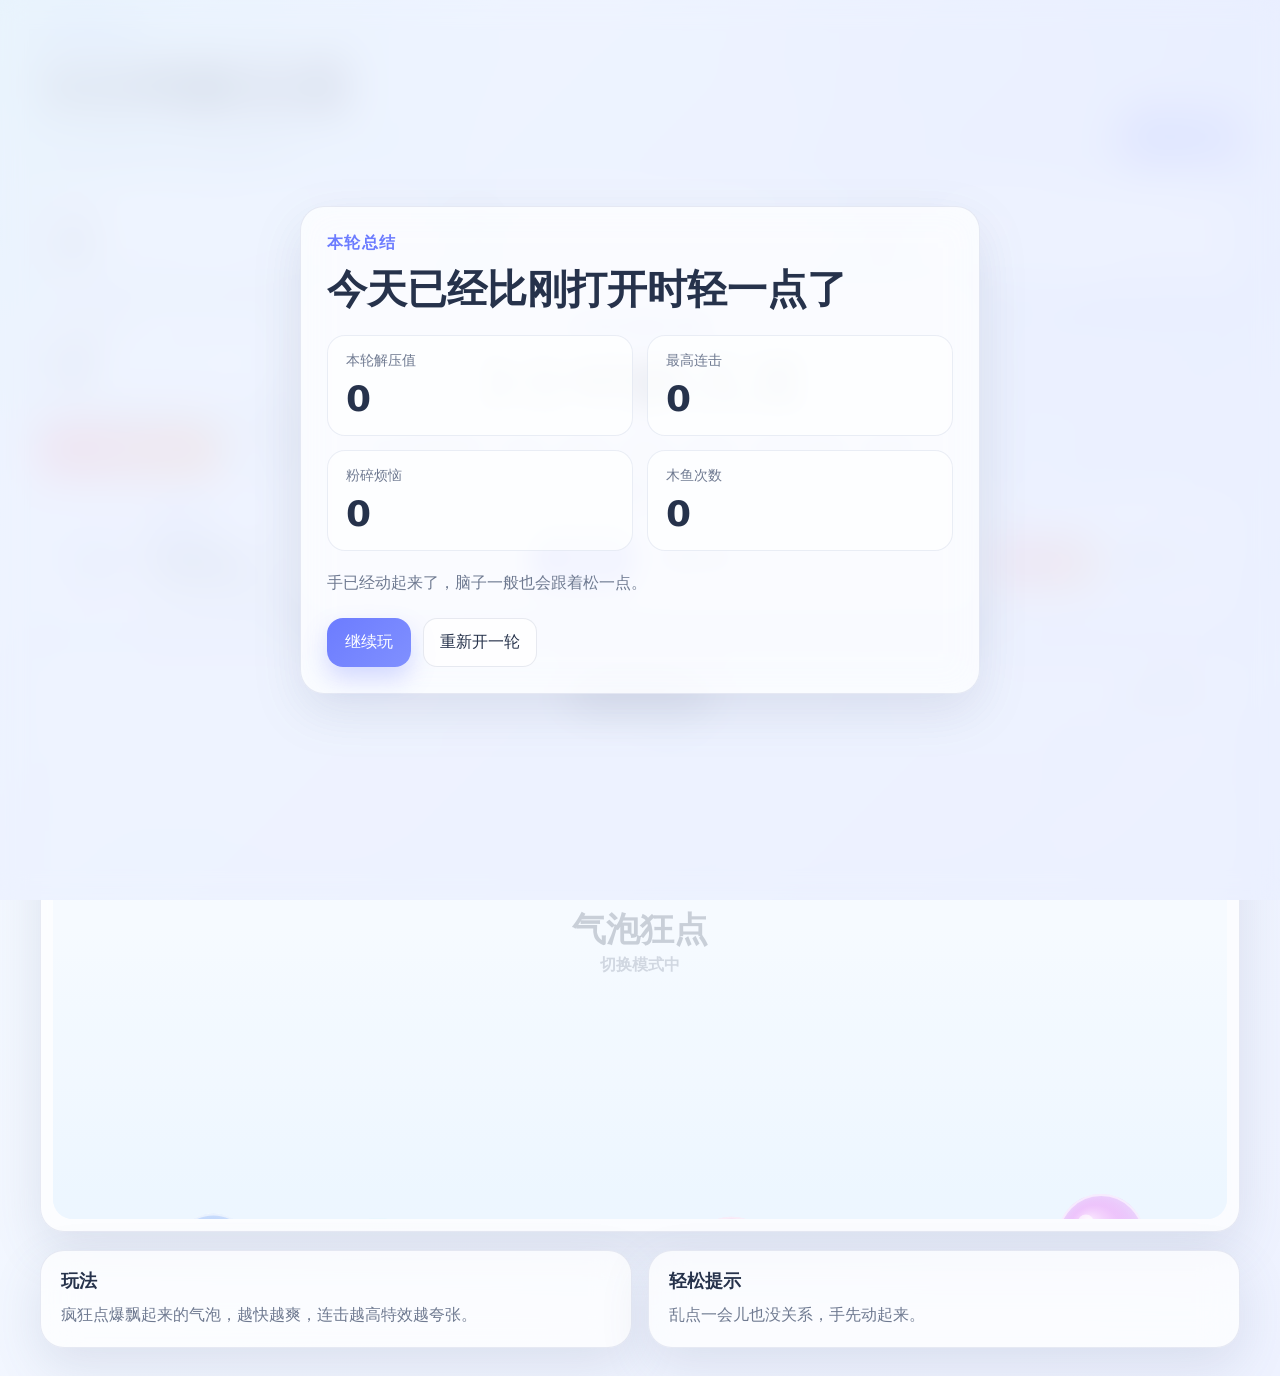
==== index.html @ b13b100e "feat: relax room web build" ====
<!DOCTYPE html>
<html lang="zh-CN">
<head>
  <meta charset="UTF-8" />
  <meta name="viewport" content="width=device-width, initial-scale=1.0" />
  <title>3分钟解压屋</title>
  <link rel="stylesheet" href="styles.css" />
</head>
<body>
  <div id="startScreen" class="start-screen">
    <div class="start-card card">
      <p class="eyebrow">欢迎来到解压现场</p>
      <h2>3分钟解压屋</h2>
      <p class="start-copy">四个模式随便挑：点气泡、炸烦恼、甩果冻、敲木鱼。目标不是通关，是把脑袋里的毛线团先理顺一点。</p>
      <div class="start-badges">
        <span>轻松上手</span>
        <span>支持手机</span>
        <span>可本地存最高分</span>
      </div>
      <div class="start-actions">
        <button id="startBtn" class="ghost-btn">开始解压</button>
        <button id="startWoodfishBtn" class="mode-btn start-alt-btn">先敲木鱼</button>
      </div>
    </div>
  </div>

  <div class="app">
    <header class="topbar">
      <div>
        <p class="eyebrow">小游戏第三版</p>
        <h1>3分钟解压屋</h1>
        <p class="subtitle">点一点、拖一拖，把今天的烦闷弹飞。</p>
      </div>
      <button id="calmBtn" class="ghost-btn">来一句安慰</button>
    </header>

    <section class="stats">
      <div class="card stat-card">
        <span>解压值</span>
        <strong id="score">0</strong>
      </div>
      <div class="card stat-card">
        <span>连击</span>
        <strong id="combo">0</strong>
      </div>
      <div class="card stat-card">
        <span>已粉碎烦恼</span>
        <strong id="worryCount">0</strong>
      </div>
      <div class="card stat-card highlight-card">
        <span>本地最高分</span>
        <strong id="bestScore">0</strong>
      </div>
    </section>

    <section class="modes">
      <button class="mode-btn active" data-mode="bubble">气泡狂点</button>
      <button class="mode-btn" data-mode="worry">烦恼粉碎机</button>
      <button class="mode-btn" data-mode="squish">拖拽果冻</button>
      <button class="mode-btn" data-mode="woodfish">电子木鱼</button>
    </section>

    <section class="mode-hero card">
      <div class="mode-hero-main">
        <div id="modeIcon" class="mode-icon">🫧</div>
        <div>
          <p id="modeBadge" class="mode-badge">轻松上手</p>
          <h2 id="modeTitle">气泡狂点</h2>
          <p id="modeSubtext" class="mode-subtext">适合先把手感热起来，连点两分钟就能进入状态。</p>
        </div>
      </div>
      <div class="mode-hero-actions">
        <button id="summaryBtn" class="mode-mini-btn">本轮总结</button>
        <button id="resetBtn" class="mode-mini-btn subtle">重新开一轮</button>
      </div>
    </section>

    <main class="playground-wrap card">
      <canvas id="gameCanvas" width="1000" height="620"></canvas>
      <div id="overlayTip" class="overlay-tip">点击气泡试试手感</div>
      <button id="soundBtn" class="sound-btn">🔊 音效开</button>
      <div id="toast" class="toast hidden"></div>
      <div id="comboBreak" class="combo-break hidden">连击断了，没事，下一波继续</div>
    </main>

    <section class="bottom-panels">
      <div class="card panel">
        <h2>玩法</h2>
        <p id="modeDescription">疯狂点爆飘起来的气泡，越快越爽，连击越高特效越夸张。</p>
      </div>
      <div class="card panel">
        <h2>轻松提示</h2>
        <p id="calmText">今天先别要求自己完美，先把一口气呼出来。</p>
      </div>
    </section>
  </div>

  <div id="summaryModal" class="summary-modal hidden">
    <div class="summary-card card">
      <p class="eyebrow">本轮总结</p>
      <h2>今天已经比刚打开时轻一点了</h2>
      <div class="summary-grid">
        <div>
          <span>本轮解压值</span>
          <strong id="summaryScore">0</strong>
        </div>
        <div>
          <span>最高连击</span>
          <strong id="summaryBestCombo">0</strong>
        </div>
        <div>
          <span>粉碎烦恼</span>
          <strong id="summaryWorries">0</strong>
        </div>
        <div>
          <span>木鱼次数</span>
          <strong id="summaryWoodfish">0</strong>
        </div>
      </div>
      <p id="summaryLine" class="summary-line">手已经动起来了，脑子一般也会跟着松一点。</p>
      <div class="summary-actions">
        <button id="summaryCloseBtn" class="ghost-btn">继续玩</button>
        <button id="summaryResetBtn" class="mode-mini-btn subtle">重新开一轮</button>
      </div>
    </div>
  </div>

  <script src="script.js"></script>
</body>
</html>
---- styles.css ----
:root {
  --bg1: #f6fbff;
  --bg2: #eef2ff;
  --ink: #26324b;
  --soft: #6f7a91;
  --accent: #6c7cff;
  --accent-2: #ff7aa2;
  --mint: #74e4c5;
  --card: rgba(255, 255, 255, 0.72);
  --border: rgba(133, 147, 190, 0.18);
  --shadow: 0 18px 50px rgba(82, 96, 137, 0.14);
}

* { box-sizing: border-box; }
body {
  margin: 0;
  min-height: 100vh;
  font-family: "Microsoft YaHei", "PingFang SC", system-ui, sans-serif;
  color: var(--ink);
  background:
    radial-gradient(circle at top left, rgba(116, 228, 197, 0.35), transparent 28%),
    radial-gradient(circle at top right, rgba(108, 124, 255, 0.20), transparent 35%),
    linear-gradient(135deg, var(--bg1), var(--bg2));
}

.app {
  width: min(1200px, calc(100vw - 24px));
  margin: 0 auto;
  padding: 24px 0 28px;
}

.start-screen {
  position: fixed;
  inset: 0;
  z-index: 20;
  display: grid;
  place-items: center;
  padding: 18px;
  background: linear-gradient(135deg, rgba(246, 251, 255, 0.72), rgba(238, 242, 255, 0.78));
  backdrop-filter: blur(18px);
}

.start-screen.hidden {
  display: none;
}

.start-card {
  width: min(680px, calc(100vw - 24px));
  padding: 28px;
  text-align: center;
}

.start-card h2 {
  margin: 8px 0 10px;
  font-size: clamp(34px, 6vw, 58px);
}

.start-copy {
  margin: 0 auto;
  max-width: 34em;
  color: var(--soft);
  line-height: 1.8;
}

.start-actions {
  display: flex;
  justify-content: center;
  gap: 12px;
  margin-top: 20px;
  flex-wrap: wrap;
}

.start-alt-btn {
  padding-inline: 20px;
}

.topbar, .stats, .modes, .bottom-panels {
  display: grid;
  gap: 16px;
}

.mode-hero {
  display: flex;
  align-items: center;
  justify-content: space-between;
  gap: 18px;
  padding: 18px 20px;
  margin-bottom: 16px;
}

.mode-hero-main {
  display: flex;
  gap: 16px;
  align-items: center;
}

.mode-icon {
  width: 68px;
  height: 68px;
  border-radius: 20px;
  display: grid;
  place-items: center;
  font-size: 30px;
  background: linear-gradient(135deg, rgba(108,124,255,.15), rgba(255,122,162,.16));
  box-shadow: inset 0 1px 0 rgba(255,255,255,.55);
}

.mode-badge {
  display: inline-flex;
  align-items: center;
  margin: 0 0 6px;
  padding: 6px 10px;
  border-radius: 999px;
  background: rgba(108,124,255,.12);
  color: var(--accent);
  font-size: 13px;
  font-weight: 700;
}

.mode-hero h2 {
  margin: 0;
  font-size: 26px;
}

.mode-subtext {
  margin: 6px 0 0;
  color: var(--soft);
  line-height: 1.7;
}

.mode-hero-actions {
  display: flex;
  gap: 10px;
  flex-wrap: wrap;
}

.mode-mini-btn {
  border: 0;
  cursor: pointer;
  font: inherit;
  padding: 12px 16px;
  border-radius: 14px;
  color: white;
  background: linear-gradient(135deg, var(--accent-2), #ffb36c);
  box-shadow: 0 10px 20px rgba(255, 122, 162, 0.18);
}

.mode-mini-btn.subtle {
  color: var(--ink);
  background: rgba(255,255,255,0.74);
  border: 1px solid rgba(128, 140, 174, 0.18);
  box-shadow: none;
}

.topbar {
  grid-template-columns: 1fr auto;
  align-items: end;
  margin-bottom: 18px;
}

.eyebrow {
  margin: 0 0 8px;
  color: var(--accent);
  font-weight: 700;
  letter-spacing: .08em;
}

h1 { margin: 0; font-size: clamp(32px, 5vw, 54px); }
.subtitle, .panel p { margin: 8px 0 0; color: var(--soft); line-height: 1.7; }

.card {
  background: var(--card);
  border: 1px solid var(--border);
  box-shadow: var(--shadow);
  backdrop-filter: blur(18px);
  border-radius: 24px;
}

.ghost-btn, .mode-btn {
  border: 0;
  cursor: pointer;
  transition: .2s ease;
  font: inherit;
}

.ghost-btn {
  padding: 14px 18px;
  border-radius: 16px;
  color: white;
  background: linear-gradient(135deg, var(--accent), #8090ff);
  box-shadow: 0 12px 24px rgba(108, 124, 255, 0.28);
}

.ghost-btn:hover, .mode-btn:hover { transform: translateY(-1px) scale(1.01); }

.stats {
  grid-template-columns: repeat(3, 1fr);
  margin-bottom: 16px;
}

.stat-card {
  padding: 16px 20px;
}

.stat-card span {
  display: block;
  color: var(--soft);
  font-size: 14px;
  margin-bottom: 8px;
}

.stat-card strong {
  font-size: clamp(28px, 4vw, 40px);
}

.modes {
  grid-template-columns: repeat(4, minmax(0, 180px));
  margin-bottom: 16px;
}

.mode-btn {
  padding: 14px 18px;
  border-radius: 16px;
  background: rgba(255,255,255,0.6);
  color: var(--ink);
  border: 1px solid rgba(128, 140, 174, 0.18);
}

.mode-btn.active {
  color: white;
  background: linear-gradient(135deg, var(--accent-2), #ffb36c);
  box-shadow: 0 12px 24px rgba(255, 122, 162, 0.26);
}

.playground-wrap {
  position: relative;
  padding: 12px;
  margin-bottom: 18px;
}

.playground-wrap.shake-soft {
  animation: shakeSoft .18s ease;
}

.playground-wrap.shake-strong {
  animation: shakeStrong .24s ease;
}

canvas {
  display: block;
  width: 100%;
  height: min(62vh, 620px);
  border-radius: 20px;
  background: linear-gradient(180deg, rgba(255,255,255,0.75), rgba(237, 245, 255, 0.9));
}

.overlay-tip, .toast {
  position: absolute;
  left: 50%;
  transform: translateX(-50%);
  padding: 10px 14px;
  border-radius: 999px;
  background: rgba(38, 50, 75, 0.78);
  color: #fff;
  font-size: 14px;
  pointer-events: none;
}

.overlay-tip { top: 22px; }
.combo-break {
  position: absolute;
  top: 66px;
  left: 50%;
  transform: translateX(-50%);
  padding: 10px 14px;
  border-radius: 999px;
  background: rgba(255,255,255,.92);
  color: var(--ink);
  font-size: 14px;
  box-shadow: 0 10px 24px rgba(82,96,137,.14);
  pointer-events: none;
}

.sound-btn {
  position: absolute;
  right: 22px;
  top: 22px;
  border: 0;
  cursor: pointer;
  font: inherit;
  padding: 10px 14px;
  border-radius: 999px;
  color: var(--ink);
  background: rgba(255,255,255,0.82);
  box-shadow: 0 8px 20px rgba(82, 96, 137, 0.12);
}

.sound-btn.off {
  opacity: 0.7;
}

.toast { bottom: 22px; }
.hidden { display: none; }

.summary-modal {
  position: fixed;
  inset: 0;
  z-index: 30;
  display: grid;
  place-items: center;
  padding: 18px;
  background: rgba(232, 238, 255, 0.52);
  backdrop-filter: blur(12px);
}

.summary-card {
  width: min(680px, calc(100vw - 24px));
  padding: 26px;
}

.summary-card h2 {
  margin: 8px 0 18px;
  font-size: clamp(28px, 5vw, 40px);
}

.summary-grid {
  display: grid;
  grid-template-columns: repeat(2, 1fr);
  gap: 14px;
}

.summary-grid > div {
  padding: 16px 18px;
  border-radius: 18px;
  background: rgba(255,255,255,.68);
  border: 1px solid rgba(133, 147, 190, 0.16);
}

.summary-grid span {
  display: block;
  color: var(--soft);
  font-size: 14px;
  margin-bottom: 8px;
}

.summary-grid strong {
  font-size: clamp(26px, 4vw, 36px);
}

.summary-line {
  margin: 18px 0 0;
  color: var(--soft);
  line-height: 1.8;
}

.summary-actions {
  display: flex;
  gap: 12px;
  flex-wrap: wrap;
  margin-top: 20px;
}

.bottom-panels {
  grid-template-columns: 1fr 1fr;
}

.panel {
  padding: 18px 20px;
}

.panel h2 {
  margin: 0;
  font-size: 18px;
}

@keyframes shakeSoft {
  0% { transform: translateX(0) scale(1); }
  25% { transform: translateX(-2px) scale(1.003); }
  50% { transform: translateX(2px) scale(1.003); }
  100% { transform: translateX(0) scale(1); }
}

@keyframes shakeStrong {
  0% { transform: translateX(0) scale(1); }
  20% { transform: translateX(-4px) scale(1.006); }
  40% { transform: translateX(4px) scale(1.006); }
  60% { transform: translateX(-3px) scale(1.004); }
  100% { transform: translateX(0) scale(1); }
}

@media (max-width: 820px) {
  .topbar, .stats, .bottom-panels, .modes {
    grid-template-columns: 1fr;
  }

  .mode-hero {
    flex-direction: column;
    align-items: stretch;
  }

  .mode-hero-main {
    align-items: flex-start;
  }

  .summary-grid {
    grid-template-columns: 1fr;
  }

  .app {
    width: min(100vw - 16px, 1000px);
    padding-top: 14px;
  }

  .playground-wrap {
    padding: 10px;
  }
}
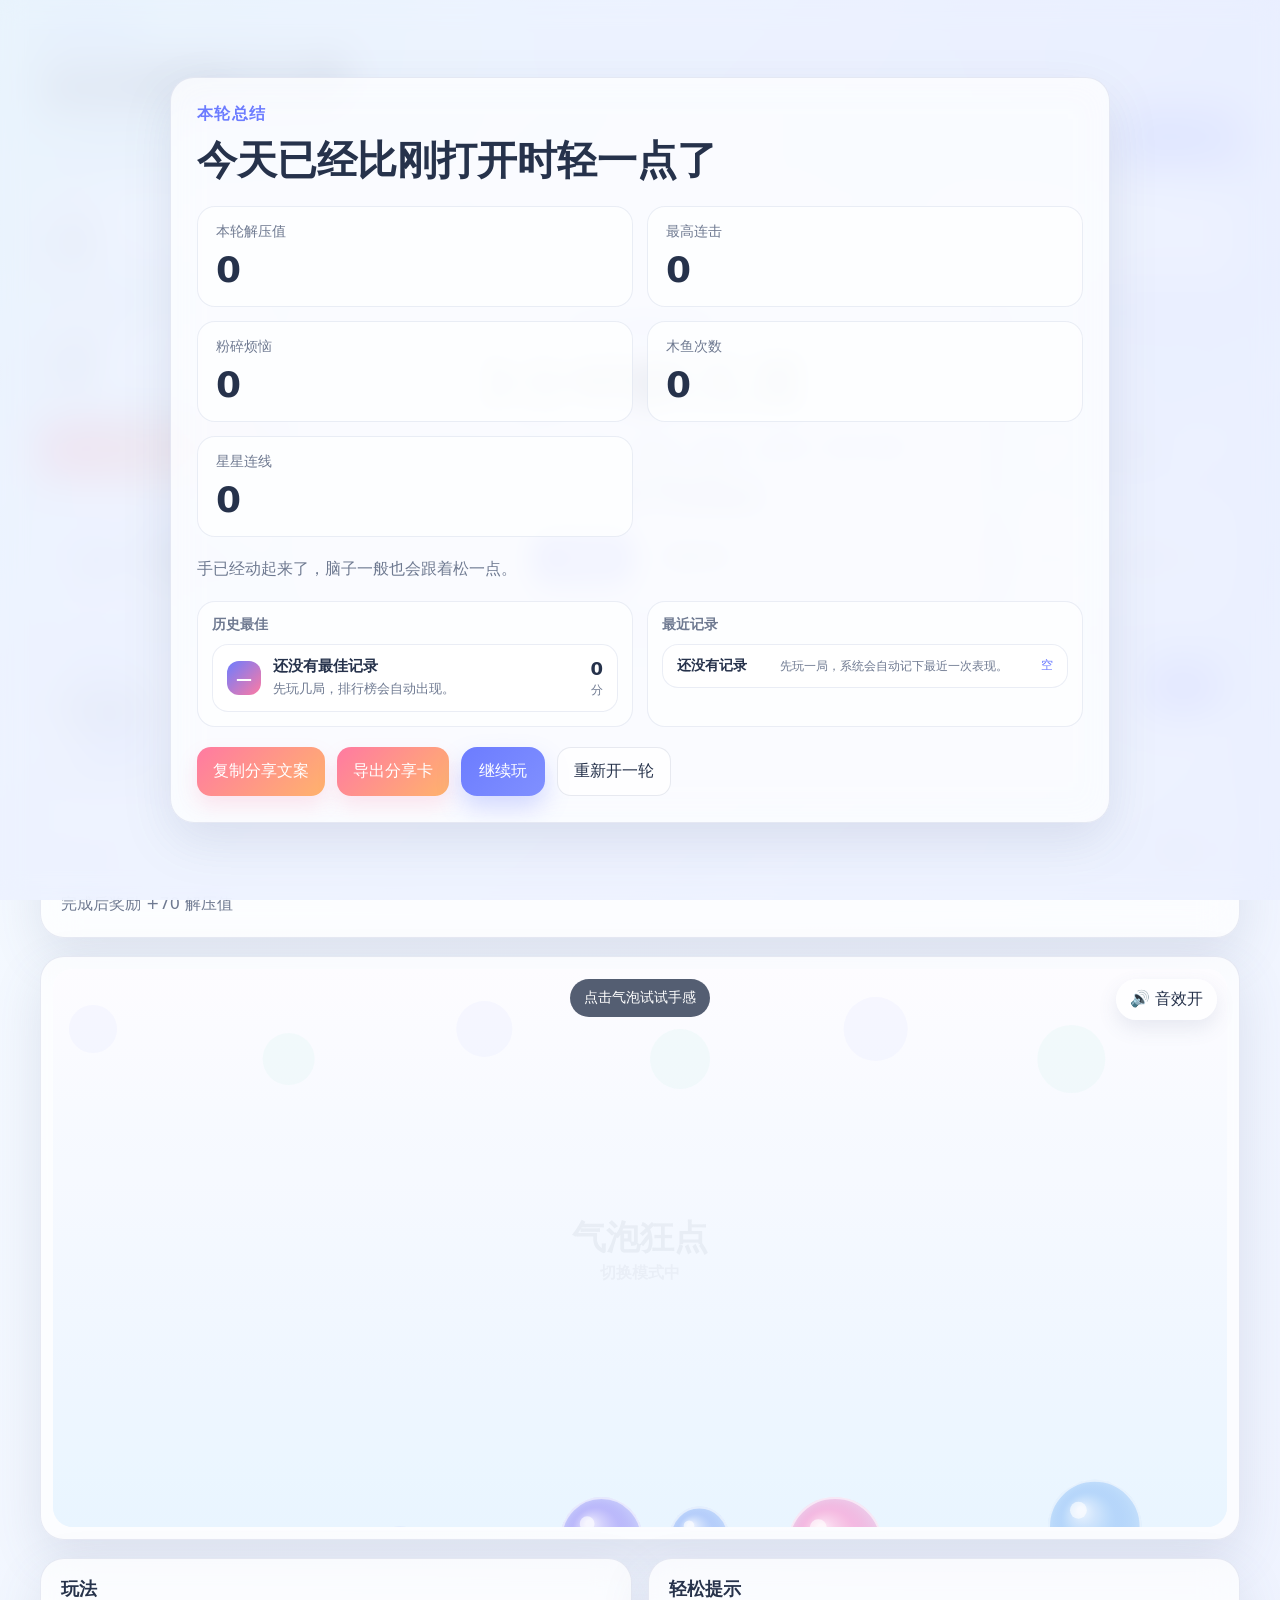
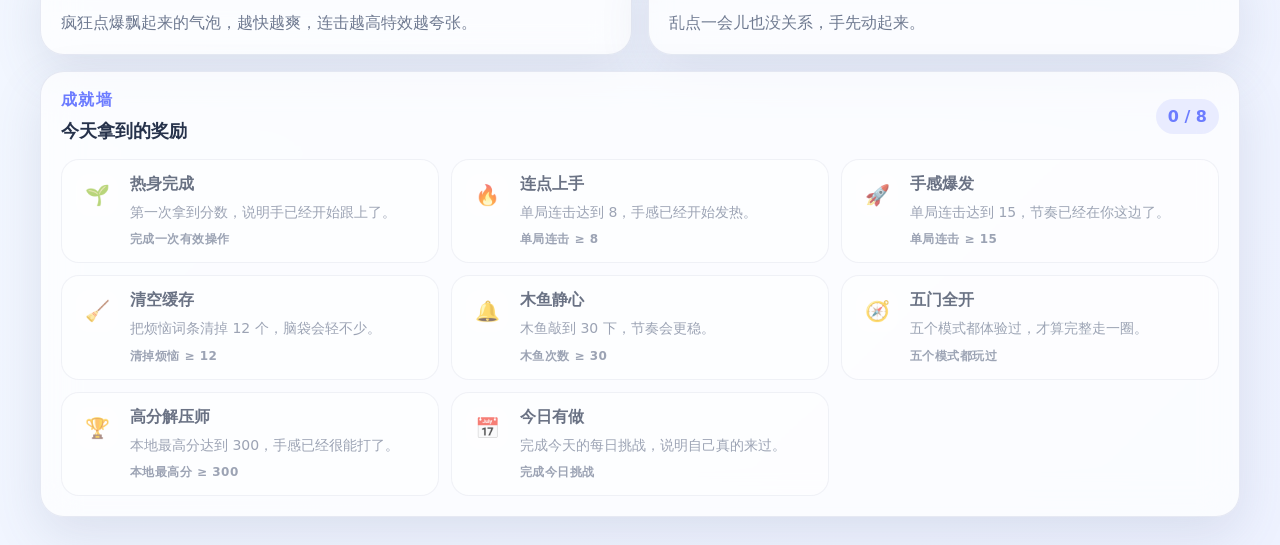
==== commit b8eff789: "feat: polish the 3-minute decompression game" ====
--- a/index.html
+++ b/index.html
@@ -11,7 +11,7 @@
     <div class="start-card card">
       <p class="eyebrow">欢迎来到解压现场</p>
       <h2>3分钟解压屋</h2>
-      <p class="start-copy">四个模式随便挑：点气泡、炸烦恼、甩果冻、敲木鱼。目标不是通关，是把脑袋里的毛线团先理顺一点。</p>
+      <p class="start-copy">五个模式随便挑：点气泡、炸烦恼、甩果冻、敲木鱼、连星星。目标不是通关，是把脑袋里的毛线团先理顺一点。</p>
       <div class="start-badges">
         <span>轻松上手</span>
         <span>支持手机</span>
@@ -58,6 +58,7 @@
       <button class="mode-btn" data-mode="worry">烦恼粉碎机</button>
       <button class="mode-btn" data-mode="squish">拖拽果冻</button>
       <button class="mode-btn" data-mode="woodfish">电子木鱼</button>
+      <button class="mode-btn" data-mode="sketch">星轨连线</button>
     </section>
 
     <section class="mode-hero card">
@@ -71,8 +72,31 @@
       </div>
       <div class="mode-hero-actions">
         <button id="summaryBtn" class="mode-mini-btn">本轮总结</button>
+        <button id="pauseBtn" class="mode-mini-btn subtle">暂停</button>
         <button id="resetBtn" class="mode-mini-btn subtle">重新开一轮</button>
       </div>
+    </section>
+
+    <section class="daily-panel card">
+      <div class="daily-header">
+        <div>
+          <p class="eyebrow">今日挑战</p>
+          <h2 id="dailyTitle">加载中</h2>
+        </div>
+        <span id="dailyStatus" class="daily-status">进行中</span>
+      </div>
+      <p id="dailyMode" class="daily-mode">—</p>
+      <p id="dailyDesc" class="daily-desc">今天的目标会根据日期自动变化。</p>
+      <div class="daily-progress">
+        <div class="progress-bar daily-progress-bar">
+          <div id="dailyProgressFill" class="progress-fill"></div>
+        </div>
+        <div class="daily-progress-meta">
+          <span id="dailyProgressText">0 / 0</span>
+          <button id="dailyJumpBtn" class="mode-mini-btn subtle">去完成</button>
+        </div>
+      </div>
+      <p id="dailyReward" class="daily-reward">完成后会拿到一个小奖励。</p>
     </section>
 
     <main class="playground-wrap card">
@@ -92,6 +116,17 @@
         <h2>轻松提示</h2>
         <p id="calmText">今天先别要求自己完美，先把一口气呼出来。</p>
       </div>
+    </section>
+
+    <section class="achievement-panel card">
+      <div class="achievement-header">
+        <div>
+          <p class="eyebrow">成就墙</p>
+          <h2>今天拿到的奖励</h2>
+        </div>
+        <span id="achievementCount" class="achievement-count">0 / 8</span>
+      </div>
+      <div id="achievementList" class="achievement-list"></div>
     </section>
   </div>
 
@@ -116,9 +151,27 @@
           <span>木鱼次数</span>
           <strong id="summaryWoodfish">0</strong>
         </div>
+        <div>
+          <span>星星连线</span>
+          <strong id="summarySketch">0</strong>
+        </div>
       </div>
       <p id="summaryLine" class="summary-line">手已经动起来了，脑子一般也会跟着松一点。</p>
+      <div class="summary-panels">
+        <section class="summary-panel-block">
+          <p class="summary-section-title">历史最佳</p>
+          <div id="summaryLeaderboard" class="summary-leaderboard"></div>
+        </section>
+        <section class="summary-panel-block">
+          <div class="summary-history-wrap">
+            <p class="summary-history-title">最近记录</p>
+            <div id="summaryHistory" class="summary-history"></div>
+          </div>
+        </section>
+      </div>
       <div class="summary-actions">
+        <button id="summaryCopyBtn" class="mode-mini-btn">复制分享文案</button>
+        <button id="summaryExportBtn" class="mode-mini-btn">导出分享卡</button>
         <button id="summaryCloseBtn" class="ghost-btn">继续玩</button>
         <button id="summaryResetBtn" class="mode-mini-btn subtle">重新开一轮</button>
       </div>
--- a/styles.css
+++ b/styles.css
@@ -6,6 +6,10 @@
   --accent: #6c7cff;
   --accent-2: #ff7aa2;
   --mint: #74e4c5;
+  --primary: #6c7cff;
+  --primary-deep: #4f5dff;
+  --success: #42c98f;
+  --subtle: #6f7a91;
   --card: rgba(255, 255, 255, 0.72);
   --border: rgba(133, 147, 190, 0.18);
   --shadow: 0 18px 50px rgba(82, 96, 137, 0.14);
@@ -214,7 +218,7 @@
 }
 
 .modes {
-  grid-template-columns: repeat(4, minmax(0, 180px));
+  grid-template-columns: repeat(5, minmax(0, 1fr));
   margin-bottom: 16px;
 }
 
@@ -232,6 +236,79 @@
   box-shadow: 0 12px 24px rgba(255, 122, 162, 0.26);
 }
 
+.daily-panel {
+  padding: 18px 20px 20px;
+  margin-bottom: 18px;
+}
+
+.daily-header {
+  display: flex;
+  justify-content: space-between;
+  align-items: start;
+  gap: 12px;
+}
+
+.daily-header h2 {
+  margin: 0;
+  font-size: 22px;
+}
+
+.daily-status {
+  display: inline-flex;
+  align-items: center;
+  padding: 8px 12px;
+  border-radius: 999px;
+  font-weight: 700;
+  color: white;
+  background: linear-gradient(135deg, var(--primary), var(--primary-deep));
+  box-shadow: 0 10px 20px rgba(94, 98, 255, 0.22);
+  white-space: nowrap;
+}
+
+.daily-status.done {
+  background: linear-gradient(135deg, var(--success), #2fa46f);
+  box-shadow: 0 10px 20px rgba(66, 201, 143, 0.2);
+}
+
+.daily-mode {
+  margin: 10px 0 0;
+  font-weight: 700;
+  color: var(--primary-deep);
+}
+
+.daily-desc {
+  margin: 8px 0 0;
+  color: var(--subtle);
+  line-height: 1.7;
+}
+
+.daily-progress {
+  margin-top: 14px;
+}
+
+.daily-progress-bar {
+  height: 12px;
+}
+
+.daily-progress-meta {
+  display: flex;
+  align-items: center;
+  justify-content: space-between;
+  gap: 12px;
+  margin-top: 10px;
+}
+
+.daily-progress-meta span {
+  color: var(--subtle);
+  font-weight: 700;
+}
+
+.daily-reward {
+  margin: 14px 0 0;
+  color: var(--subtle);
+  line-height: 1.7;
+}
+
 .playground-wrap {
   position: relative;
   padding: 12px;
@@ -252,6 +329,10 @@
   height: min(62vh, 620px);
   border-radius: 20px;
   background: linear-gradient(180deg, rgba(255,255,255,0.75), rgba(237, 245, 255, 0.9));
+  touch-action: none;
+  user-select: none;
+  -webkit-user-select: none;
+  overscroll-behavior: contain;
 }
 
 .overlay-tip, .toast {
@@ -314,8 +395,10 @@
 }
 
 .summary-card {
-  width: min(680px, calc(100vw - 24px));
+  width: min(940px, calc(100vw - 24px));
   padding: 26px;
+  max-height: calc(100vh - 32px);
+  overflow-y: auto;
 }
 
 .summary-card h2 {
@@ -353,6 +436,125 @@
   line-height: 1.8;
 }
 
+.summary-panels {
+  display: grid;
+  grid-template-columns: 1fr 1fr;
+  gap: 14px;
+  margin-top: 18px;
+}
+
+.summary-panel-block {
+  padding: 14px;
+  border-radius: 18px;
+  background: rgba(255,255,255,.58);
+  border: 1px solid rgba(133, 147, 190, 0.16);
+}
+
+.summary-section-title {
+  margin: 0 0 10px;
+  color: var(--soft);
+  font-size: 14px;
+  font-weight: 700;
+}
+
+.summary-leaderboard {
+  display: grid;
+  gap: 10px;
+}
+
+.summary-leaderboard-item {
+  display: grid;
+  grid-template-columns: auto 1fr auto;
+  gap: 12px;
+  align-items: center;
+  padding: 12px 14px;
+  border-radius: 16px;
+  background: rgba(255,255,255,.72);
+  border: 1px solid rgba(133, 147, 190, 0.16);
+}
+
+.leaderboard-rank {
+  width: 34px;
+  height: 34px;
+  border-radius: 12px;
+  display: grid;
+  place-items: center;
+  font-weight: 800;
+  color: white;
+  background: linear-gradient(135deg, var(--accent), var(--accent-2));
+}
+
+.leaderboard-main strong {
+  display: block;
+  font-size: 15px;
+}
+
+.leaderboard-main span {
+  display: block;
+  margin-top: 4px;
+  color: var(--soft);
+  font-size: 13px;
+  line-height: 1.45;
+}
+
+.leaderboard-score {
+  text-align: right;
+}
+
+.leaderboard-score strong {
+  display: block;
+  font-size: 18px;
+}
+
+.leaderboard-score span {
+  color: var(--soft);
+  font-size: 12px;
+}
+
+.summary-history-wrap {
+  margin-top: 0;
+}
+
+.summary-history-title {
+  margin: 0 0 10px;
+  color: var(--soft);
+  font-size: 14px;
+  font-weight: 700;
+}
+
+.summary-history {
+  display: grid;
+  gap: 10px;
+}
+
+.summary-history-item {
+  display: flex;
+  justify-content: space-between;
+  gap: 12px;
+  padding: 12px 14px;
+  border-radius: 16px;
+  background: rgba(255,255,255,.72);
+  border: 1px solid rgba(133, 147, 190, 0.16);
+}
+
+.summary-history-item strong {
+  display: block;
+  font-size: 14px;
+}
+
+.summary-history-item span {
+  color: var(--soft);
+  font-size: 12px;
+  line-height: 1.5;
+}
+
+.summary-history-item .history-meta {
+  text-align: right;
+  font-size: 12px;
+  color: var(--accent);
+  white-space: nowrap;
+}
+
 .summary-actions {
   display: flex;
   gap: 12px;
@@ -362,6 +564,96 @@
 
 .bottom-panels {
   grid-template-columns: 1fr 1fr;
+}
+
+.achievement-panel {
+  margin-top: 16px;
+  padding: 18px 20px 20px;
+}
+
+.achievement-header {
+  display: flex;
+  justify-content: space-between;
+  align-items: center;
+  gap: 12px;
+}
+
+.achievement-header h2 {
+  margin: 0;
+  font-size: 18px;
+}
+
+.achievement-count {
+  display: inline-flex;
+  align-items: center;
+  padding: 8px 12px;
+  border-radius: 999px;
+  background: rgba(108, 124, 255, 0.12);
+  color: var(--accent);
+  font-weight: 700;
+  white-space: nowrap;
+}
+
+.achievement-list {
+  display: grid;
+  grid-template-columns: repeat(3, minmax(0, 1fr));
+  gap: 12px;
+  margin-top: 16px;
+}
+
+.achievement-item {
+  display: grid;
+  grid-template-columns: auto 1fr;
+  gap: 12px;
+  align-items: start;
+  padding: 14px;
+  border-radius: 18px;
+  border: 1px solid rgba(128, 140, 174, 0.16);
+  background: rgba(255, 255, 255, 0.66);
+  min-height: 100px;
+}
+
+.achievement-item.unlocked {
+  border-color: rgba(108, 124, 255, 0.28);
+  background: linear-gradient(135deg, rgba(108, 124, 255, 0.12), rgba(255, 122, 162, 0.10));
+}
+
+.achievement-item.locked {
+  opacity: 0.68;
+}
+
+.achievement-icon {
+  width: 42px;
+  height: 42px;
+  display: grid;
+  place-items: center;
+  border-radius: 14px;
+  background: rgba(255, 255, 255, 0.82);
+  font-size: 20px;
+}
+
+.achievement-copy strong {
+  display: block;
+  font-size: 16px;
+}
+
+.achievement-copy p {
+  margin: 6px 0 0;
+  color: var(--soft);
+  line-height: 1.6;
+  font-size: 14px;
+}
+
+.achievement-state {
+  margin-top: 8px;
+  font-size: 12px;
+  font-weight: 700;
+  letter-spacing: 0.04em;
+  color: var(--accent);
+}
+
+.achievement-item.locked .achievement-state {
+  color: var(--soft);
 }
 
 .panel {
@@ -406,11 +698,33 @@
     grid-template-columns: 1fr;
   }
 
+  .summary-panels {
+    grid-template-columns: 1fr;
+  }
+
+  .summary-history-item {
+    flex-direction: column;
+  }
+
+  .summary-history-item .history-meta {
+    text-align: left;
+  }
+
+  .daily-header,
+  .daily-progress-meta {
+    flex-direction: column;
+    align-items: stretch;
+  }
+
   .app {
     width: min(100vw - 16px, 1000px);
     padding-top: 14px;
   }
 
+  .achievement-list {
+    grid-template-columns: 1fr;
+  }
+
   .playground-wrap {
     padding: 10px;
   }
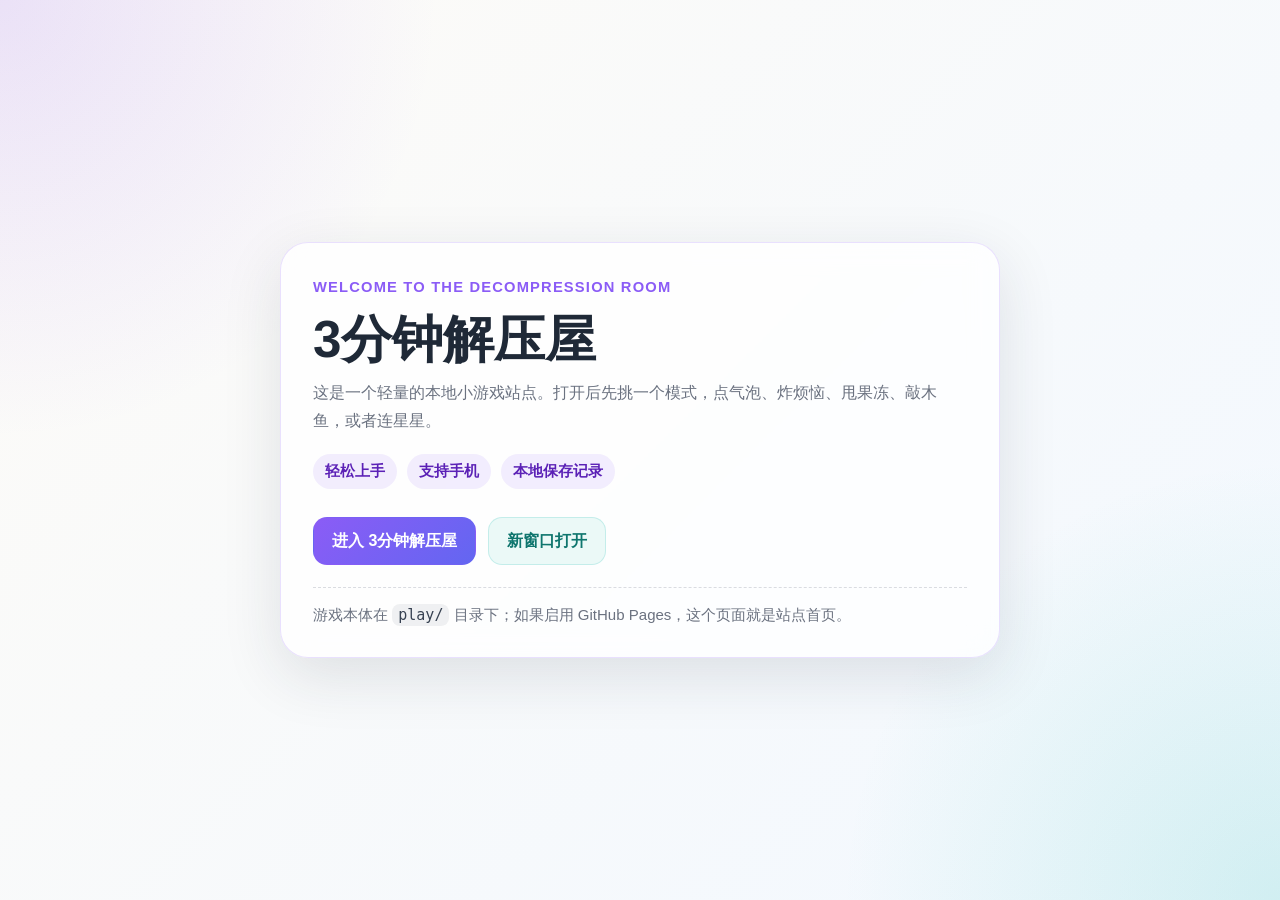
==== commit e374bff1: "feat: add launcher and move game into play" ====
--- a/index.html
+++ b/index.html
@@ -4,180 +4,160 @@
   <meta charset="UTF-8" />
   <meta name="viewport" content="width=device-width, initial-scale=1.0" />
   <title>3分钟解压屋</title>
-  <link rel="stylesheet" href="styles.css" />
+  <style>
+    :root {
+      color-scheme: light dark;
+      --bg: #f7f3ee;
+      --card: rgba(255, 255, 255, 0.78);
+      --text: #1f2937;
+      --muted: #6b7280;
+      --accent: #8b5cf6;
+      --accent-2: #14b8a6;
+      --border: rgba(139, 92, 246, 0.18);
+      --shadow: 0 18px 60px rgba(31, 41, 55, 0.12);
+    }
+
+    * { box-sizing: border-box; }
+
+    body {
+      margin: 0;
+      min-height: 100vh;
+      display: grid;
+      place-items: center;
+      font-family: -apple-system, BlinkMacSystemFont, "Segoe UI", "PingFang SC", "Hiragino Sans GB", "Microsoft YaHei", sans-serif;
+      color: var(--text);
+      background:
+        radial-gradient(circle at top left, rgba(139, 92, 246, 0.16), transparent 28%),
+        radial-gradient(circle at bottom right, rgba(20, 184, 166, 0.15), transparent 28%),
+        linear-gradient(135deg, #fdfbf7 0%, #f2f8ff 100%);
+      padding: 24px;
+    }
+
+    .card {
+      width: min(720px, 100%);
+      padding: 32px;
+      border: 1px solid var(--border);
+      border-radius: 28px;
+      background: var(--card);
+      backdrop-filter: blur(14px);
+      box-shadow: var(--shadow);
+    }
+
+    .eyebrow {
+      margin: 0 0 12px;
+      color: var(--accent);
+      font-size: 0.92rem;
+      font-weight: 700;
+      letter-spacing: 0.08em;
+      text-transform: uppercase;
+    }
+
+    h1 {
+      margin: 0 0 12px;
+      font-size: clamp(2rem, 5vw, 3.2rem);
+      line-height: 1.08;
+    }
+
+    p {
+      margin: 0;
+      line-height: 1.7;
+      color: var(--muted);
+      font-size: 1.02rem;
+    }
+
+    .highlights {
+      display: flex;
+      flex-wrap: wrap;
+      gap: 10px;
+      margin: 20px 0 28px;
+    }
+
+    .chip {
+      display: inline-flex;
+      align-items: center;
+      gap: 6px;
+      padding: 8px 12px;
+      border-radius: 999px;
+      background: rgba(139, 92, 246, 0.1);
+      color: #5b21b6;
+      font-size: 0.92rem;
+      font-weight: 600;
+    }
+
+    .actions {
+      display: flex;
+      flex-wrap: wrap;
+      gap: 12px;
+      margin-top: 12px;
+    }
+
+    .btn {
+      display: inline-flex;
+      align-items: center;
+      justify-content: center;
+      min-height: 48px;
+      padding: 0 18px;
+      border-radius: 14px;
+      text-decoration: none;
+      font-weight: 700;
+      border: 1px solid transparent;
+      transition: transform 0.15s ease, box-shadow 0.15s ease, background 0.15s ease;
+    }
+
+    .btn:hover {
+      transform: translateY(-1px);
+      box-shadow: 0 10px 22px rgba(31, 41, 55, 0.08);
+    }
+
+    .btn-primary {
+      background: linear-gradient(135deg, var(--accent), #6366f1);
+      color: #fff;
+    }
+
+    .btn-secondary {
+      background: rgba(20, 184, 166, 0.08);
+      color: #0f766e;
+      border-color: rgba(20, 184, 166, 0.18);
+    }
+
+    .footer {
+      margin-top: 22px;
+      padding-top: 18px;
+      border-top: 1px dashed rgba(107, 114, 128, 0.24);
+      font-size: 0.94rem;
+      color: var(--muted);
+    }
+
+    code {
+      padding: 2px 6px;
+      border-radius: 8px;
+      background: rgba(107, 114, 128, 0.1);
+      color: #374151;
+    }
+  </style>
 </head>
 <body>
-  <div id="startScreen" class="start-screen">
-    <div class="start-card card">
-      <p class="eyebrow">欢迎来到解压现场</p>
-      <h2>3分钟解压屋</h2>
-      <p class="start-copy">五个模式随便挑：点气泡、炸烦恼、甩果冻、敲木鱼、连星星。目标不是通关，是把脑袋里的毛线团先理顺一点。</p>
-      <div class="start-badges">
-        <span>轻松上手</span>
-        <span>支持手机</span>
-        <span>可本地存最高分</span>
-      </div>
-      <div class="start-actions">
-        <button id="startBtn" class="ghost-btn">开始解压</button>
-        <button id="startWoodfishBtn" class="mode-btn start-alt-btn">先敲木鱼</button>
-      </div>
+  <main class="card">
+    <p class="eyebrow">Welcome to the decompression room</p>
+    <h1>3分钟解压屋</h1>
+    <p>
+      这是一个轻量的本地小游戏站点。打开后先挑一个模式，点气泡、炸烦恼、甩果冻、敲木鱼，或者连星星。
+    </p>
+
+    <div class="highlights">
+      <span class="chip">轻松上手</span>
+      <span class="chip">支持手机</span>
+      <span class="chip">本地保存记录</span>
     </div>
-  </div>
 
-  <div class="app">
-    <header class="topbar">
-      <div>
-        <p class="eyebrow">小游戏第三版</p>
-        <h1>3分钟解压屋</h1>
-        <p class="subtitle">点一点、拖一拖，把今天的烦闷弹飞。</p>
-      </div>
-      <button id="calmBtn" class="ghost-btn">来一句安慰</button>
-    </header>
+    <div class="actions">
+      <a class="btn btn-primary" href="play/index.html">进入 3分钟解压屋</a>
+      <a class="btn btn-secondary" href="play/index.html" target="_blank" rel="noopener">新窗口打开</a>
+    </div>
 
-    <section class="stats">
-      <div class="card stat-card">
-        <span>解压值</span>
-        <strong id="score">0</strong>
-      </div>
-      <div class="card stat-card">
-        <span>连击</span>
-        <strong id="combo">0</strong>
-      </div>
-      <div class="card stat-card">
-        <span>已粉碎烦恼</span>
-        <strong id="worryCount">0</strong>
-      </div>
-      <div class="card stat-card highlight-card">
-        <span>本地最高分</span>
-        <strong id="bestScore">0</strong>
-      </div>
-    </section>
-
-    <section class="modes">
-      <button class="mode-btn active" data-mode="bubble">气泡狂点</button>
-      <button class="mode-btn" data-mode="worry">烦恼粉碎机</button>
-      <button class="mode-btn" data-mode="squish">拖拽果冻</button>
-      <button class="mode-btn" data-mode="woodfish">电子木鱼</button>
-      <button class="mode-btn" data-mode="sketch">星轨连线</button>
-    </section>
-
-    <section class="mode-hero card">
-      <div class="mode-hero-main">
-        <div id="modeIcon" class="mode-icon">🫧</div>
-        <div>
-          <p id="modeBadge" class="mode-badge">轻松上手</p>
-          <h2 id="modeTitle">气泡狂点</h2>
-          <p id="modeSubtext" class="mode-subtext">适合先把手感热起来，连点两分钟就能进入状态。</p>
-        </div>
-      </div>
-      <div class="mode-hero-actions">
-        <button id="summaryBtn" class="mode-mini-btn">本轮总结</button>
-        <button id="pauseBtn" class="mode-mini-btn subtle">暂停</button>
-        <button id="resetBtn" class="mode-mini-btn subtle">重新开一轮</button>
-      </div>
-    </section>
-
-    <section class="daily-panel card">
-      <div class="daily-header">
-        <div>
-          <p class="eyebrow">今日挑战</p>
-          <h2 id="dailyTitle">加载中</h2>
-        </div>
-        <span id="dailyStatus" class="daily-status">进行中</span>
-      </div>
-      <p id="dailyMode" class="daily-mode">—</p>
-      <p id="dailyDesc" class="daily-desc">今天的目标会根据日期自动变化。</p>
-      <div class="daily-progress">
-        <div class="progress-bar daily-progress-bar">
-          <div id="dailyProgressFill" class="progress-fill"></div>
-        </div>
-        <div class="daily-progress-meta">
-          <span id="dailyProgressText">0 / 0</span>
-          <button id="dailyJumpBtn" class="mode-mini-btn subtle">去完成</button>
-        </div>
-      </div>
-      <p id="dailyReward" class="daily-reward">完成后会拿到一个小奖励。</p>
-    </section>
-
-    <main class="playground-wrap card">
-      <canvas id="gameCanvas" width="1000" height="620"></canvas>
-      <div id="overlayTip" class="overlay-tip">点击气泡试试手感</div>
-      <button id="soundBtn" class="sound-btn">🔊 音效开</button>
-      <div id="toast" class="toast hidden"></div>
-      <div id="comboBreak" class="combo-break hidden">连击断了，没事，下一波继续</div>
-    </main>
-
-    <section class="bottom-panels">
-      <div class="card panel">
-        <h2>玩法</h2>
-        <p id="modeDescription">疯狂点爆飘起来的气泡，越快越爽，连击越高特效越夸张。</p>
-      </div>
-      <div class="card panel">
-        <h2>轻松提示</h2>
-        <p id="calmText">今天先别要求自己完美，先把一口气呼出来。</p>
-      </div>
-    </section>
-
-    <section class="achievement-panel card">
-      <div class="achievement-header">
-        <div>
-          <p class="eyebrow">成就墙</p>
-          <h2>今天拿到的奖励</h2>
-        </div>
-        <span id="achievementCount" class="achievement-count">0 / 8</span>
-      </div>
-      <div id="achievementList" class="achievement-list"></div>
-    </section>
-  </div>
-
-  <div id="summaryModal" class="summary-modal hidden">
-    <div class="summary-card card">
-      <p class="eyebrow">本轮总结</p>
-      <h2>今天已经比刚打开时轻一点了</h2>
-      <div class="summary-grid">
-        <div>
-          <span>本轮解压值</span>
-          <strong id="summaryScore">0</strong>
-        </div>
-        <div>
-          <span>最高连击</span>
-          <strong id="summaryBestCombo">0</strong>
-        </div>
-        <div>
-          <span>粉碎烦恼</span>
-          <strong id="summaryWorries">0</strong>
-        </div>
-        <div>
-          <span>木鱼次数</span>
-          <strong id="summaryWoodfish">0</strong>
-        </div>
-        <div>
-          <span>星星连线</span>
-          <strong id="summarySketch">0</strong>
-        </div>
-      </div>
-      <p id="summaryLine" class="summary-line">手已经动起来了，脑子一般也会跟着松一点。</p>
-      <div class="summary-panels">
-        <section class="summary-panel-block">
-          <p class="summary-section-title">历史最佳</p>
-          <div id="summaryLeaderboard" class="summary-leaderboard"></div>
-        </section>
-        <section class="summary-panel-block">
-          <div class="summary-history-wrap">
-            <p class="summary-history-title">最近记录</p>
-            <div id="summaryHistory" class="summary-history"></div>
-          </div>
-        </section>
-      </div>
-      <div class="summary-actions">
-        <button id="summaryCopyBtn" class="mode-mini-btn">复制分享文案</button>
-        <button id="summaryExportBtn" class="mode-mini-btn">导出分享卡</button>
-        <button id="summaryCloseBtn" class="ghost-btn">继续玩</button>
-        <button id="summaryResetBtn" class="mode-mini-btn subtle">重新开一轮</button>
-      </div>
+    <div class="footer">
+      游戏本体在 <code>play/</code> 目录下；如果启用 GitHub Pages，这个页面就是站点首页。
     </div>
-  </div>
-
-  <script src="script.js"></script>
+  </main>
 </body>
 </html>
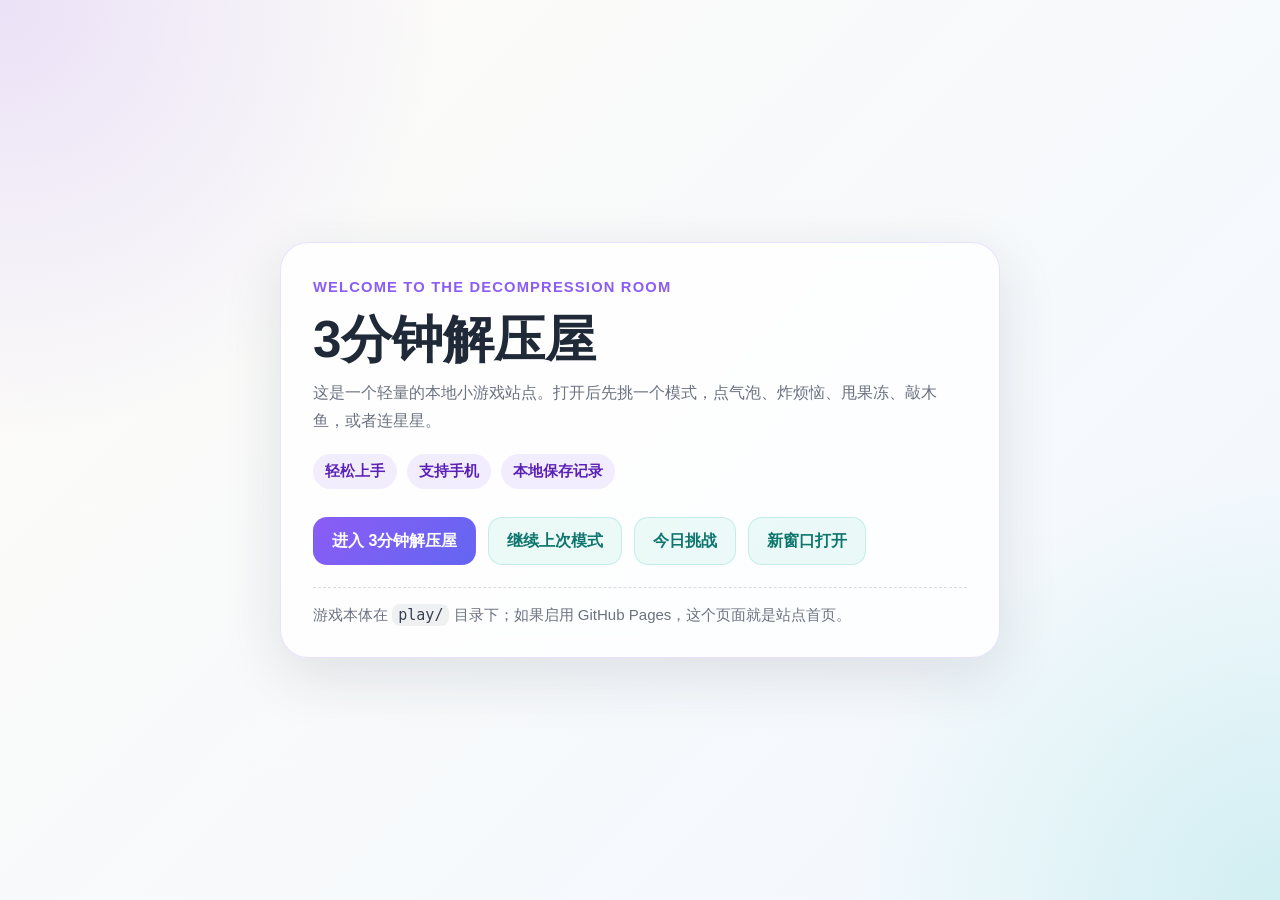
==== commit a8e92334: "feat: add daily challenge shortcuts" ====
--- a/index.html
+++ b/index.html
@@ -3,6 +3,14 @@
 <head>
   <meta charset="UTF-8" />
   <meta name="viewport" content="width=device-width, initial-scale=1.0" />
+  <meta name="description" content="3分钟解压屋的 GitHub Pages 入口页，点一下就能进入五个轻量解压小游戏。" />
+  <meta name="theme-color" content="#6c7cff" />
+  <meta property="og:title" content="3分钟解压屋" />
+  <meta property="og:description" content="点气泡、炸烦恼、甩果冻、敲木鱼、连星星的轻量解压小游戏。" />
+  <meta property="og:type" content="website" />
+  <meta name="twitter:card" content="summary" />
+  <meta name="twitter:title" content="3分钟解压屋" />
+  <meta name="twitter:description" content="点一下就能进入的轻量解压小游戏。" />
   <title>3分钟解压屋</title>
   <style>
     :root {
@@ -152,6 +160,8 @@
 
     <div class="actions">
       <a class="btn btn-primary" href="play/index.html">进入 3分钟解压屋</a>
+      <a class="btn btn-secondary" href="play/index.html?start=resume">继续上次模式</a>
+      <a class="btn btn-secondary" href="play/index.html?focus=daily">今日挑战</a>
       <a class="btn btn-secondary" href="play/index.html" target="_blank" rel="noopener">新窗口打开</a>
     </div>
 
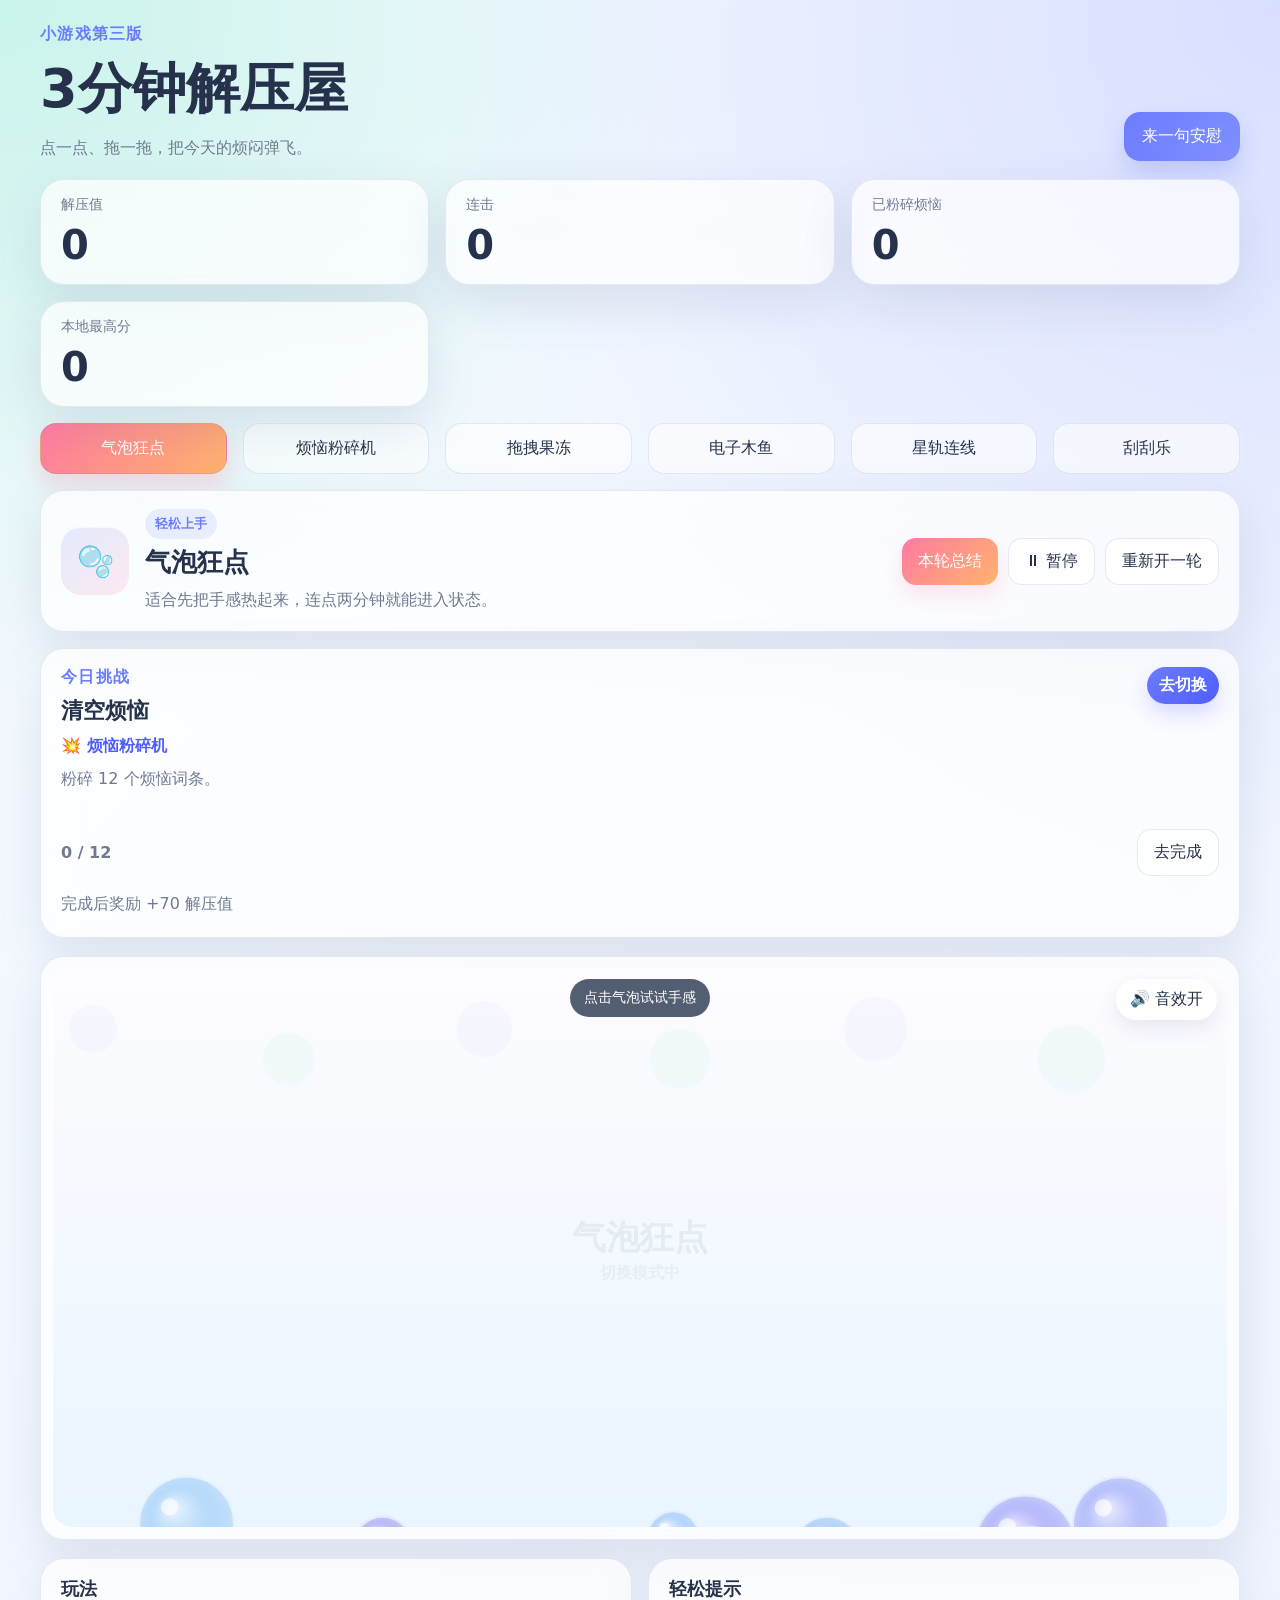
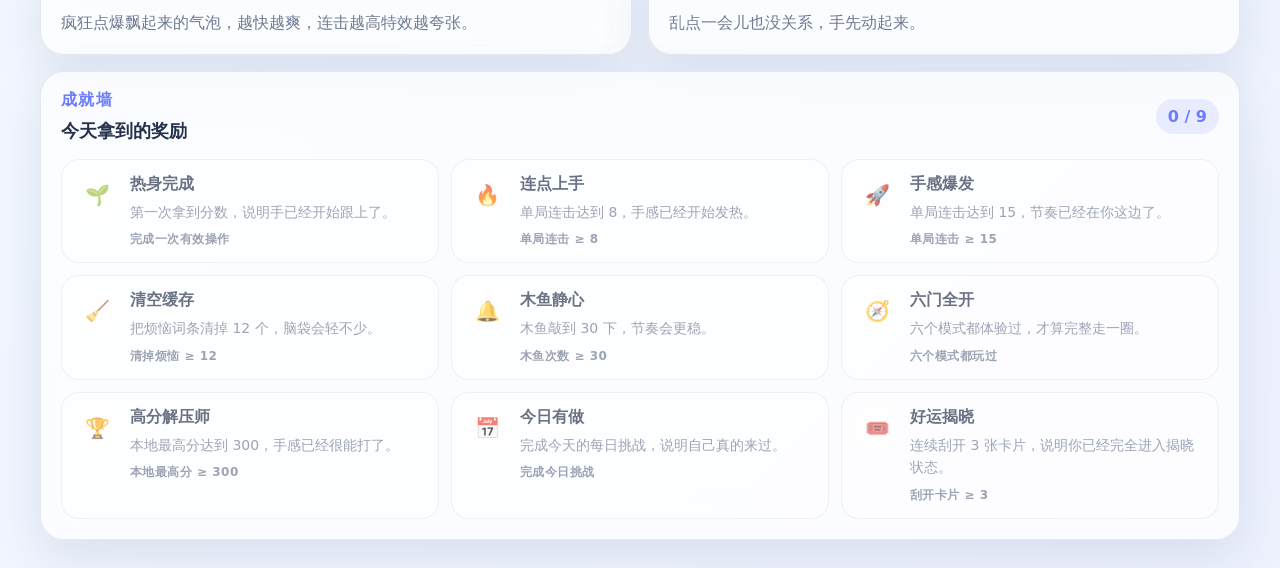
==== commit 38a656be: "fix: restore playable launch flow" ====
--- a/index.html
+++ b/index.html
@@ -99,6 +99,19 @@
       margin-top: 12px;
     }
 
+    .launch-callout {
+      margin-top: 20px;
+      padding: 18px;
+      border-radius: 22px;
+      background: rgba(255, 255, 255, 0.52);
+      border: 1px solid rgba(139, 92, 246, 0.14);
+    }
+
+    .launch-callout p {
+      margin-top: 10px;
+      font-size: 0.95rem;
+    }
+
     .btn {
       display: inline-flex;
       align-items: center;
@@ -122,6 +135,11 @@
       color: #fff;
     }
 
+    .launch-btn {
+      width: 100%;
+      font-size: 1.05rem;
+    }
+
     .btn-secondary {
       background: rgba(20, 184, 166, 0.08);
       color: #0f766e;
@@ -149,7 +167,7 @@
     <p class="eyebrow">Welcome to the decompression room</p>
     <h1>3分钟解压屋</h1>
     <p>
-      这是一个轻量的本地小游戏站点。打开后先挑一个模式，点气泡、炸烦恼、甩果冻、敲木鱼，或者连星星。
+      这是一个轻量的本地小游戏站点。默认会自动跳进可玩的页面；如果没有自动进入，就点下面的按钮手动开始。
     </p>
 
     <div class="highlights">
@@ -158,16 +176,31 @@
       <span class="chip">本地保存记录</span>
     </div>
 
+    <div class="launch-callout">
+      <a class="btn btn-primary launch-btn" href="play/index.html?mode=bubble">▶ 直接开始玩</a>
+      <p>如果没有自动跳转，先点这个按钮；点开后会直接进可玩的气泡模式。</p>
+    </div>
+
     <div class="actions">
-      <a class="btn btn-primary" href="play/index.html">进入 3分钟解压屋</a>
       <a class="btn btn-secondary" href="play/index.html?start=resume">继续上次模式</a>
       <a class="btn btn-secondary" href="play/index.html?focus=daily">今日挑战</a>
-      <a class="btn btn-secondary" href="play/index.html" target="_blank" rel="noopener">新窗口打开</a>
+      <a class="btn btn-secondary" href="play/index.html?mode=bubble" target="_blank" rel="noopener">新窗口直接开玩</a>
     </div>
 
     <div class="footer">
-      游戏本体在 <code>play/</code> 目录下；如果启用 GitHub Pages，这个页面就是站点首页。
+      游戏本体在 <a href="play/index.html">play/</a> 目录下；如果启用 GitHub Pages，这个页面就是站点首页。
     </div>
   </main>
+
+  <script>
+    (function () {
+      var target = 'play/index.html?mode=bubble';
+      var params = new URLSearchParams(window.location.search);
+      if (params.get('noRedirect') === '1') return;
+      window.setTimeout(function () {
+        window.location.href = target;
+      }, 600);
+    })();
+  </script>
 </body>
 </html>
